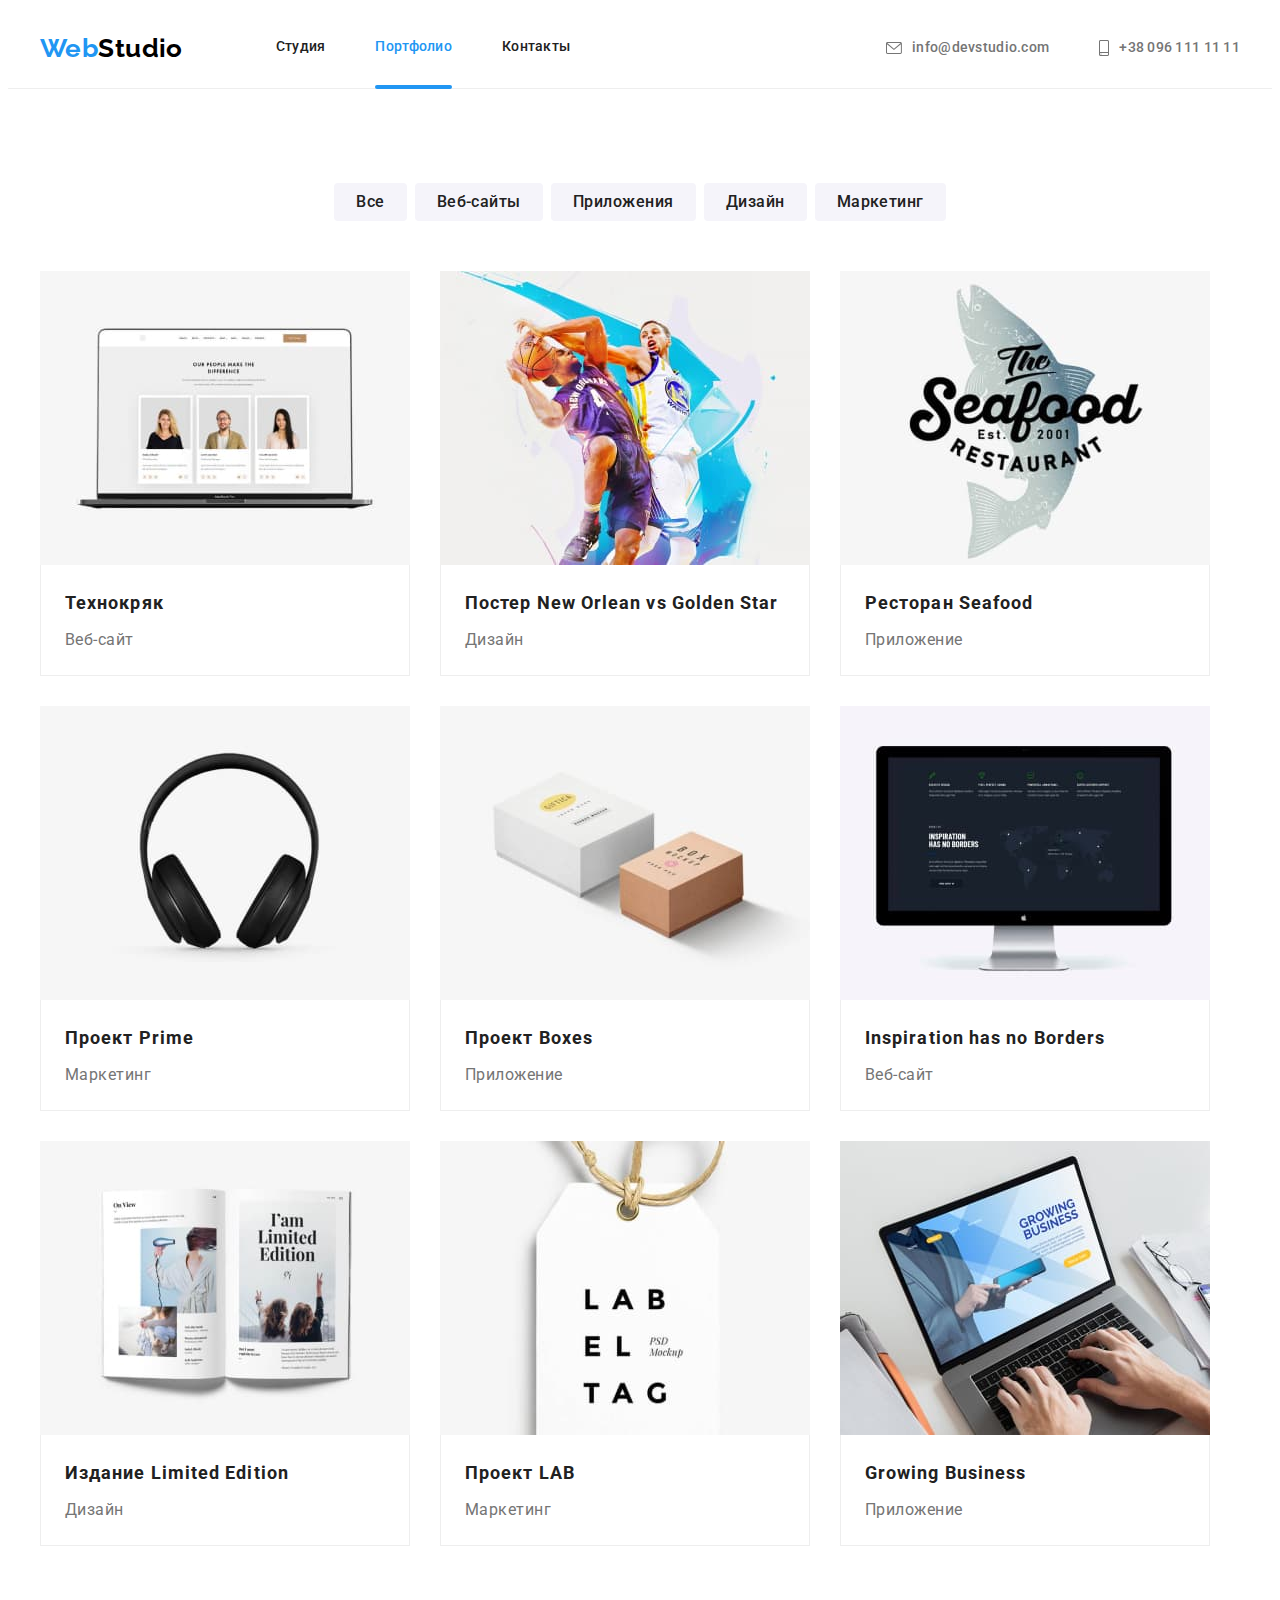
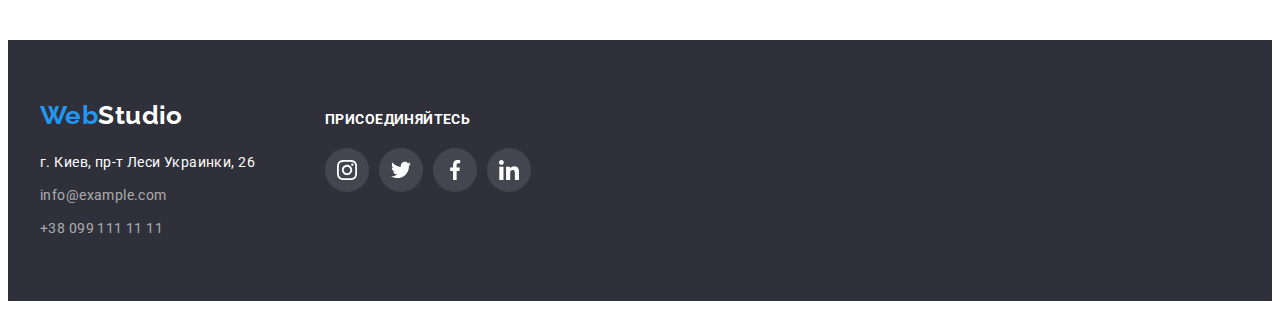
==== portfolio.html @ c8d968b9 "add hw5" ====
<!DOCTYPE html>
<html lang="en">
  <head>
    <meta charset="UTF-8" />
    <meta http-equiv="X-UA-Compatible" content="IE=edge" />
    <meta name="viewport" content="width=device-width, initial-scale=1.0" />
    <link rel="preconnect" href="https://fonts.googleapis.com" />
    <link rel="preconnect" href="https://fonts.gstatic.com" crossorigin />
    <link
      href="https://fonts.googleapis.com/css2?family=Raleway:wght@700&family=Roboto:wght@400;500;700;900&display=swap"
      rel="stylesheet"
    />
    <link
      rel="stylesheet"
      href="https://cdnjs.cloudflare.com/ajax/libs/modern-normalize/1.1.0/modern-normalize.min.css"
      integrity="sha512-wpPYUAdjBVSE4KJnH1VR1HeZfpl1ub8YT/NKx4PuQ5NmX2tKuGu6U/JRp5y+Y8XG2tV+wKQpNHVUX03MfMFn9Q=="
      crossorigin="anonymous"
      referrerpolicy="no-referrer"
    />
    <link rel="stylesheet" href="./css/styles.css" />
    <title>Portfolio</title>
  </head>
  <body>
    <header class="header">
      <div class="container">
        <nav class="header-nav">
          <a class="logo-header link" href=""><span class="logo-blue">Web</span>Studio</a>
          <ul class="header-list list">
            <li class="header-nav-item">
              <a class="link nav-link accent-link" href="./index.html">Студия</a>
            </li>
            <li class="header-nav-item">
              <a class="link nav-link accent-link current" href="./portfolio.html">Портфолио</a>
            </li>
            <li class="header-nav-item">
              <a class="link nav-link accent-link" href="">Контакты</a>
            </li>
          </ul>
        </nav>
        <ul class="header-list list">
          <li class="header-item">
            <a class="link nav-contacts accent-link" href="mailto:info@devstudio.com"
              ><svg class="header-item-icon" width="16" height="12">
                <use href="./images/icons.svg#icon-mail"></use>
              </svg>
              info@devstudio.com</a
            >
          </li>
          <li class="header-item">
            <a class="link nav-contacts accent-link" href="tel:+380961111111"
              ><svg class="header-item-icon" width="10" height="16">
                <use href="./images/icons.svg#icon-tel"></use>
              </svg>
              +38 096 111 11 11</a
            >
          </li>
        </ul>
      </div>
    </header>
    <main>
      <section class="catalog">
        <div class="container">
          <h1 class="visually-hidden">Каталог</h1>
          <ul class="list catalog-filter">
            <li class="filter-item"><button class="btn-filter" type="button">Все</button></li>
            <li class="filter-item"><button class="btn-filter" type="button">Веб-сайты</button></li>
            <li class="filter-item">
              <button class="btn-filter" type="button">Приложения</button>
            </li>
            <li class="filter-item"><button class="btn-filter" type="button">Дизайн</button></li>
            <li class="filter-item"><button class="btn-filter" type="button">Маркетинг</button></li>
          </ul>
          <ul class="list catalog-list">
            <li class="catalog-item">
              <a class="link catalog-item-link" href="">
                <div class="catalog-img-box">
                  <img
                    class="catalog-img"
                    src="./images/portfol1.jpg"
                    width="370"
                    alt="ноутбук с открытым сайтом"
                  />
                  <p class="catalog-item-hiddentext">
                    Ресурс предлагает комплексные предложения с разным уровнем функционала и
                    сервисов. Все это позволит посетителю получить исчерпывающие сведения  о
                    компании или частном лице.
                  </p>
                </div>

                <div class="catalog-content">
                  <h2 class="catalog-title">Технокряк</h2>
                  <p class="catalog-text">Веб-сайт</p>
                </div></a
              >
            </li>
            <li class="catalog-item">
              <a class="link catalog-item-link" href="">
                <div class="catalog-img-box">
                  <img
                    class="catalog-img"
                    src="./images/portfol2.jpg"
                    width="370"
                    alt="два баскетболиста"
                  />
                  <p class="catalog-item-hiddentext">
                    Ресурс предлагает комплексные предложения с разным уровнем функционала и
                    сервисов. Все это позволит посетителю получить исчерпывающие сведения  о
                    компании или частном лице.
                  </p>
                </div>
                <div class="catalog-content">
                  <h2 class="catalog-title">Постер New Orlean vs Golden Star</h2>
                  <p class="catalog-text">Дизайн</p>
                </div></a
              >
            </li>
            <li class="catalog-item">
              <a class="link catalog-item-link" href="">
                <div class="catalog-img-box">
                  <img
                    class="catalog-img"
                    src="./images/portfol3.jpg"
                    width="370"
                    alt="логотип ресторана"
                  />
                  <p class="catalog-item-hiddentext">
                    Ресурс предлагает комплексные предложения с разным уровнем функционала и
                    сервисов. Все это позволит посетителю получить исчерпывающие сведения  о
                    компании или частном лице.
                  </p>
                </div>
                <div class="catalog-content">
                  <h2 class="catalog-title">Ресторан Seafood</h2>
                  <p class="catalog-text">Приложение</p>
                </div></a
              >
            </li>
            <li class="catalog-item">
              <a class="link catalog-item-link" href="">
                <div class="catalog-img-box">
                  <img class="catalog-img" src="./images/portfol4.jpg" width="370" alt="наушники" />
                  <p class="catalog-item-hiddentext">
                    Ресурс предлагает комплексные предложения с разным уровнем функционала и
                    сервисов. Все это позволит посетителю получить исчерпывающие сведения  о
                    компании или частном лице.
                  </p>
                </div>
                <div class="catalog-content">
                  <h2 class="catalog-title">Проект Prime</h2>
                  <p class="catalog-text">Маркетинг</p>
                </div></a
              >
            </li>
            <li class="catalog-item">
              <a class="link catalog-item-link" href="">
                <div class="catalog-img-box">
                  <img
                    class="catalog-img"
                    src="./images/portfol5.jpg"
                    width="370"
                    alt="две коробки"
                  />
                  <p class="catalog-item-hiddentext">
                    Ресурс предлагает комплексные предложения с разным уровнем функционала и
                    сервисов. Все это позволит посетителю получить исчерпывающие сведения  о
                    компании или частном лице.
                  </p>
                </div>
                <div class="catalog-content">
                  <h2 class="catalog-title">Проект Boxes</h2>
                  <p class="catalog-text">Приложение</p>
                </div></a
              >
            </li>
            <li class="catalog-item">
              <a class="link catalog-item-link" href="">
                <div class="catalog-img-box">
                  <img
                    class="catalog-img"
                    src="./images/portfol6.jpg"
                    width="370"
                    alt="компьютер с открытым сайтом"
                  />
                  <p class="catalog-item-hiddentext">
                    Ресурс предлагает комплексные предложения с разным уровнем функционала и
                    сервисов. Все это позволит посетителю получить исчерпывающие сведения  о
                    компании или частном лице.
                  </p>
                </div>
                <div class="catalog-content">
                  <h2 class="catalog-title">Inspiration has no Borders</h2>
                  <p class="catalog-text">Веб-сайт</p>
                </div></a
              >
            </li>
            <li class="catalog-item">
              <a class="link catalog-item-link" href="">
                <div class="catalog-img-box">
                  <img
                    class="catalog-img"
                    src="./images/portfol7.jpg"
                    width="370"
                    alt="открытая книга"
                  />
                  <p class="catalog-item-hiddentext">
                    Ресурс предлагает комплексные предложения с разным уровнем функционала и
                    сервисов. Все это позволит посетителю получить исчерпывающие сведения  о
                    компании или частном лице.
                  </p>
                </div>
                <div class="catalog-content">
                  <h2 class="catalog-title">Издание Limited Edition</h2>
                  <p class="catalog-text">Дизайн</p>
                </div></a
              >
            </li>
            <li class="catalog-item">
              <a class="link catalog-item-link" href="">
                <div class="catalog-img-box">
                  <img
                    class="catalog-img"
                    src="./images/portfol8.jpg"
                    width="370"
                    alt="бирка с логотипом"
                  />
                  <p class="catalog-item-hiddentext">
                    Ресурс предлагает комплексные предложения с разным уровнем функционала и
                    сервисов. Все это позволит посетителю получить исчерпывающие сведения  о
                    компании или частном лице.
                  </p>
                </div>
                <div class="catalog-content">
                  <h2 class="catalog-title">Проект LAB</h2>
                  <p class="catalog-text">Маркетинг</p>
                </div></a
              >
            </li>
            <li class="catalog-item">
              <a class="link catalog-item-link" href="">
                <div class="catalog-img-box">
                  <img
                    class="catalog-img"
                    src="./images/portfol9.jpg"
                    width="370"
                    alt="ноутбук с открытым сайтом"
                  />
                  <p class="catalog-item-hiddentext">
                    Ресурс предлагает комплексные предложения с разным уровнем функционала и
                    сервисов. Все это позволит посетителю получить исчерпывающие сведения  о
                    компании или частном лице.
                  </p>
                </div>
                <div class="catalog-content">
                  <h2 class="catalog-title">Growing Business</h2>
                  <p class="catalog-text">Приложение</p>
                </div></a
              >
            </li>
          </ul>
        </div>
      </section>
    </main>
    <footer class="footer">
      <div class="container">
        <div class="footer-contacts">
          <a class="logo-footer link" href=""><span class="logo-blue">Web</span>Studio</a>
          <address class="contacts-address">
            <ul class="list">
              <li class="contacts-item">
                <a
                  class="address-text link accent-link"
                  href="https://goo.gl/maps/NeGJWpVzxQ52QUaZA"
                  target="_blank"
                  rel="noopener nofollow noreferrer"
                  >г. Киев, пр-т Леси Украинки, 26</a
                >
              </li>
              <li class="contacts-item">
                <a class="address-link link accent-link" href="mailto:info@example.com"
                  >info@example.com</a
                >
              </li>
              <li class="contacts-item">
                <a class="address-link link accent-link" href="tel:+380991111111"
                  >+38 099 111 11 11</a
                >
              </li>
            </ul>
          </address>
        </div>
        <div class="footer-socials">
          <p class="call-footer-socials">присоединяйтесь</p>
          <ul class="list footer-social-list">
            <li class="link footer-social-item">
              <a href="" class="footer-social-link">
                <svg class="footer-social-icon" width="20" height="20">
                  <use href="./images/icons.svg#icon-instagram"></use>
                </svg>
              </a>
            </li>
            <li class="link footer-social-item">
              <a href="" class="footer-social-link">
                <svg class="footer-social-icon" width="20" height="20">
                  <use href="./images/icons.svg#icon-twitter"></use>
                </svg>
              </a>
            </li>
            <li class="link footer-social-item">
              <a href="" class="footer-social-link">
                <svg class="footer-social-icon" width="20" height="20">
                  <use href="./images/icons.svg#icon-facebook"></use>
                </svg>
              </a>
            </li>
            <li class="link footer-social-item">
              <a href="" class="footer-social-link">
                <svg class="footer-social-icon" width="20" height="20">
                  <use href="./images/icons.svg#icon-linkedin"></use>
                </svg>
              </a>
            </li>
          </ul>
        </div>
      </div>
    </footer>
  </body>
</html>
---- css/styles.css ----
:root {
  --accent-color: #2196f3;
  --black-color: #212121;
  --superblack-color: #000000;
  --opacityblack-color: rgba(255, 255, 255, 0.6);
  --white-color: #ffffff;
  --grey-color: #757575;
  --lightgrey-color: #eeeeee;
  --grey-bg-color: #2f303a;
  --light-bg-color: #f5f4fa;
  --light-bg-color-hero: #c4c4c4;
  --btngrey-color: #f5f4fa;
  --backdrop-color: rgba(0, 0, 0, 0.2);
  --card-bg-color: rgba(33, 150, 243, 0.9);
  --cubic: cubic-bezier(0.4, 0, 0.2, 1);
}

h1,
h2,
h3,
h4,
h5,
h6,
p {
  margin: 0;
}

img {
  display: block;
}

.container {
  width: 1200px;
  margin: 0 auto;
  padding-left: 15px;
  padding-right: 15px;
  /* outline: 1px solid red; */
}

body {
  font-family: 'Roboto', sans-serif;
  color: var(--black-color);
  background-color: var(--white-color);
  font-size: 14px;
  letter-spacing: 0.03em;
}

.link {
  text-decoration: none;
}
.list {
  list-style: none;
  padding-left: 0;
  margin: 0;
}

.title {
  font-weight: 700;
  font-size: 36px;
  line-height: 1.16;
  text-align: center;
}

.visually-hidden {
  position: absolute;
  white-space: nowrap;
  width: 1px;
  height: 1px;
  overflow: hidden;
  border: 0;
  padding: 0;
  clip: rect(0 0 0 0);
  clip-path: inset(50%);
  margin: -1px;
}

/* ---------HEADER----------- */

.header {
  border-bottom: 1px solid var(--lightgrey-color);
}

.header .container {
  display: flex;
}

.header .container > * {
  align-items: center;
}

.header-nav {
  display: flex;
}

.header-list {
  display: flex;
  margin-left: auto;
}

.logo-header {
  font-family: 'Raleway';
  font-weight: 700;
  font-size: 26px;
  line-height: 1.19;
  color: var(--superblack-color);
  margin-right: 93px;
}

.logo-blue {
  color: var(--accent-color);
}

.nav-item {
  font-weight: 500;
  line-height: 16px;
  letter-spacing: 0.02em;
  color: var(--black-color);
}

.header-nav-item:not(:last-child) {
  margin-right: 50px;
}

.nav-link {
  font-weight: 500;
  line-height: 1.14;
  letter-spacing: 0.02em;
  color: var(--black-color);
  padding-top: 32px;
  padding-bottom: 32px;
}

.nav-contacts {
  font-weight: 500;
  line-height: 1.14;
  letter-spacing: 0.02em;
  color: var(--grey-color);
  padding-top: 32px;
  padding-bottom: 32px;
  display: flex;
  align-items: center;
}

.nav-link.current {
  color: var(--accent-color);
}

.header-item + .header-item {
  margin-left: 50px;
}

.current::after {
  position: relative;
  bottom: -31px;
  right: 0;
  display: block;
  content: '';
  width: 100%;
  height: 4px;
  border-radius: 2px;
  background-color: var(--accent-color);
}

.header-item-icon {
  margin-right: 10px;
  fill: currentColor;
}

.accent-link {
  transition: color 250ms var(--cubic);
}

.accent-link:hover,
.accent-link:focus {
  color: var(--accent-color);
}

/* ------HERO-------- */

.hero {
  background-color: var(--light-bg-color-hero);
  background-image: linear-gradient(rgba(47, 48, 58, 0.4), rgba(47, 48, 58, 0.4)),
    url(../images/hero-bg.jpg);
  background-repeat: no-repeat;
  background-size: cover;
  background-position: center;
  max-width: 1600px;
  height: 600px;
  padding-top: 200px;
  padding-bottom: 200px;
  margin: 0 auto;
}

.hero-title {
  font-weight: 900;
  font-size: 44px;
  line-height: 1.36;
  text-align: center;
  letter-spacing: 0.06em;
  text-transform: uppercase;
  color: var(--white-color);
  margin-bottom: 30px;
}

.btn-order {
  cursor: pointer;
  font-family: inherit;
  font-weight: 700;
  font-size: 16px;
  line-height: 1.88;
  align-items: center;
  text-align: center;
  letter-spacing: 0.06em;
  color: var(--white-color);
  background-color: var(--accent-color);
  display: block;
  margin: 0 auto;
  padding: 10px 32px;
  border-radius: 4px;
  border: none;
  transition: background-color 250ms var(--cubic);
}

.btn-order:hover,
.btn-order:focus {
  background-color: #188ce8;
}

/* ------BENEFITS-------- */

.benefits {
  padding-top: 94px;
  padding-bottom: 94px;
}

.benefits-item {
  width: 270px;
  /* height: 101px; */
}

.benefits-item-plate {
  width: 270px;
  height: 120px;
  background-color: var(--light-bg-color);
  border-radius: 4px;
  margin-bottom: 30px;
  display: flex;
  align-items: center;
  justify-content: center;
}

.benefits-item:not(:first-child) {
  margin-left: 30px;
}

.benefits-list {
  display: flex;
}

.benefits-title {
  line-height: 1.14;
  font-size: 14px;
  text-transform: uppercase;
  margin-bottom: 10px;
}

.benefits-text {
  line-height: 1.71;
  color: var(--grey-color);
}

/* ---------SERVICES---------- */

.services {
  padding-bottom: 94px;
}

.services-list {
  display: flex;
}

.services-title {
  margin-bottom: 50px;
}

.services-item:not(:first-child) {
  margin-left: 30px;
}

.services-item {
  position: relative;
}

.services-item-text {
  width: 100%;
  height: 70px;
  display: flex;
  align-items: center;
  justify-content: center;
  /* padding-top: 27px;
  padding-bottom: 27px; */
  font-weight: 700;
  line-height: 1.14;
  text-align: center;
  letter-spacing: 0.03em;
  text-transform: uppercase;

  color: #ffffff;

  position: absolute;
  background-color: rgba(47, 48, 58, 0.8);
  left: 0;
  bottom: 0;
}

/* -----------TEAM------------ */

.team {
  background-color: var(--light-bg-color);
  padding-top: 94px;
  padding-bottom: 94px;
}

.team-list {
  display: flex;
  justify-content: space-around;
}

.team-title {
  margin-bottom: 50px;
}

.card {
  background-color: var(--white-color);
  width: 270px;
  box-shadow: 0px 1px 3px rgba(0, 0, 0, 0.12), 0px 1px 1px rgba(0, 0, 0, 0.14),
    0px 2px 1px rgba(0, 0, 0, 0.2);
  border-radius: 0px 0px 4px 4px;
}

.card:not(:first-child) {
  margin-left: 30px;
}

.team-text {
  padding-top: 30px;
  padding-bottom: 30px;
}

.team-name {
  font-weight: 500;
  font-size: 16px;
  line-height: 1.18;
  text-align: center;
  margin-bottom: 10px;
}

.team-position {
  font-size: 16px;
  line-height: 1.18;
  text-align: center;
  color: var(--grey-color);
  margin-bottom: 16px;
}

.team-social-list {
  display: flex;
  justify-content: center;
}

.team-social-item {
  width: 44px;
  height: 44px;
}

.team-social-item:not(:first-child) {
  margin-left: 10px;
}

.team-social-link {
  width: 100%;
  height: 100%;
  border-radius: 50%;
  display: flex;
  justify-content: center;
  align-items: center;
  fill: #afb1b8;
  background-color: transparent;
  transition: fill 250ms var(--cubic), background-color 250ms var(--cubic);
}

.team-social-link:hover,
.team-social-link:focus {
  background-color: var(--accent-color);
  fill: var(--white-color);
}

/* ----------CLIENTS------------ */

.clients-list {
  display: flex;
  margin-top: 50px;
}

.clients-item {
  width: 170px;
  height: 92px;
}

.clients-item:not(:first-child) {
  margin-left: 30px;
}

.clients-link {
  display: flex;
  align-items: center;
  justify-content: center;
  width: 100%;
  height: 100%;
  border: 1px solid #afb1b8;
  border-radius: 4px;
  color: #afb1b8;
  transition: color 250ms var(--cubic), border-color 250ms var(--cubic);
}

.clients-icon {
  fill: currentColor;
}

.clients-link:hover,
.clients-link:focus {
  color: var(--accent-color);
  border-color: var(--accent-color);
}

.clients {
  padding-top: 94px;
  padding-bottom: 94px;
}

/* ------PORTFOLIO-PAGE--------- */
/* ------CATALOG-FILTER-------- */

.btn-filter {
  cursor: pointer;
  font-family: inherit;
  font-weight: 500;
  font-size: 16px;
  line-height: 1.62;
  letter-spacing: 0.03em;
  text-align: center;
  color: var(--black-color);
  background-color: var(--btngrey-color);
  padding: 6px 22px;
  border: none;
  border-radius: 4px;
  transition: color 250ms var(--cubic), background-color 250ms var(--cubic),
    box-shadow 250ms var(--cubic);
}

.filter-item:not(:first-child) {
  margin-left: 8px;
}

.btn-filter:hover,
.btn-filter:focus {
  color: var(--white-color);
  background-color: var(--accent-color);
  box-shadow: 0px 3px 1px rgba(0, 0, 0, 0.1), 0px 1px 2px rgba(0, 0, 0, 0.08),
    0px 2px 2px rgba(0, 0, 0, 0.12);
}

/* ----------CATALOG------------ */

.catalog {
  padding-top: 94px;
  padding-bottom: 94px;
}

.catalog-filter {
  margin-bottom: 50px;
  display: flex;
  justify-content: center;
}

.catalog-list {
  display: flex;
  flex-wrap: wrap;
  margin-top: -30px;
  margin-left: -30px;
}

.catalog-item {
  margin-left: 30px;
  margin-top: 30px;
}

.catalog-item-link {
  display: block;
  transition: box-shadow 250ms var(--cubic);
}

.catalog-item-link:hover,
.catalog-item-link:focus {
  box-shadow: 0px 1px 1px rgba(0, 0, 0, 0.12), 0px 4px 4px rgba(0, 0, 0, 0.06),
    1px 4px 6px rgba(0, 0, 0, 0.16);
}

.catalog-item-link:hover .catalog-item-hiddentext {
  transform: translateY(0);
}

.catalog-item-link:focus .catalog-item-hiddentext {
  transform: translateY(0);
}

.catalog-img-box {
  /* display: block;
  width: 100%;
  height: 100%; */
  position: relative;
  overflow: hidden;
}

.catalog-item-hiddentext {
  position: absolute;
  top: 0;

  font-size: 18px;
  line-height: 1.56;
  padding: 63px 24px;
  letter-spacing: 0.03em;
  color: var(--white-color);
  background-color: var(--card-bg-color);

  transform: translateY(100%);
  transition: transform 250ms var(--cubic);
}

.catalog-content {
  padding-top: 20px;
  padding-bottom: 20px;
  padding-left: 24px;
  padding-right: 24px;
  border: 1px solid var(--lightgrey-color);
  border-top: none;
}

.catalog-title {
  font-weight: 700;
  font-size: 18px;
  line-height: 2;
  letter-spacing: 0.06em;
  color: var(--black-color);
  /* margin-top: 20px; */
  margin-bottom: 4px;
}

.catalog-text {
  font-size: 16px;
  line-height: 1.88;
  letter-spacing: 0.03em;
  color: var(--grey-color);
}

/* ------FOOTER-------- */

.footer {
  background-color: var(--grey-bg-color);
  padding-top: 60px;
  padding-bottom: 60px;
}

.footer .container {
  display: flex;
  align-items: baseline;
}

.logo-footer {
  font-family: 'Raleway';
  font-weight: 700;
  font-size: 26px;
  line-height: 1.19;
  color: var(--white-color);
  display: block;
  margin-bottom: 20px;
}

.contacts-item:not(:last-child) {
  margin-bottom: 9px;
}

.contacts-address {
  font-style: normal;
}

.address-text {
  line-height: 1.71;
  color: var(--white-color);
}

.address-link {
  line-height: 1.71;
  color: var(--opacityblack-color);
}

.footer-socials {
  margin-left: 70px;
}

.call-footer-socials {
  font-family: 'Roboto';
  font-weight: 700;
  line-height: 1.14;
  text-transform: uppercase;
  color: var(--white-color);
}

.footer-social-list {
  display: flex;
  align-items: center;
  justify-content: center;
  margin-top: 20px;
}

.footer-social-item {
  width: 44px;
  height: 44px;
}

.footer-social-item:not(:first-child) {
  margin-left: 10px;
}

.footer-social-link {
  display: flex;
  justify-content: center;
  align-items: center;
  width: 100%;
  height: 100%;
  border-radius: 50%;
  background-color: rgba(255, 255, 255, 0.1);
  fill: var(--white-color);
  transition: background-color 250ms var(--cubic);
}

.footer-social-link:hover,
.footer-social-link:focus {
  background-color: var(--accent-color);
}

.backdrop {
  width: 100%;
  height: 100%;
  background-color: var(--backdrop-color);
  position: fixed;
  left: 0;
  top: 0;
  transition: opacity 250ms, visibility 250ms;
}

.is-hidden {
  visibility: hidden;
  opacity: 0;
  pointer-events: none;
}

.backdrop.is-hidden .modal {
  transform: translate(-50%, -50%) scale(1.2);
}

.modal {
  width: 528px;
  height: 581px;
  background-color: var(--white-color);
  border-radius: 4px;

  position: absolute;
  top: 50%;
  left: 50%;
  transform: translate(-50%, -50%) scale(1);
  transition: transform 250ms;
}

.btn-modal-close {
  display: flex;
  justify-content: center;
  align-items: center;
  cursor: pointer;

  width: 30px;
  height: 30px;
  border: 1px solid rgba(0, 0, 0, 0.1);
  background-color: transparent;
  border-radius: 50%;

  position: absolute;
  top: 8px;
  right: 8px;
}
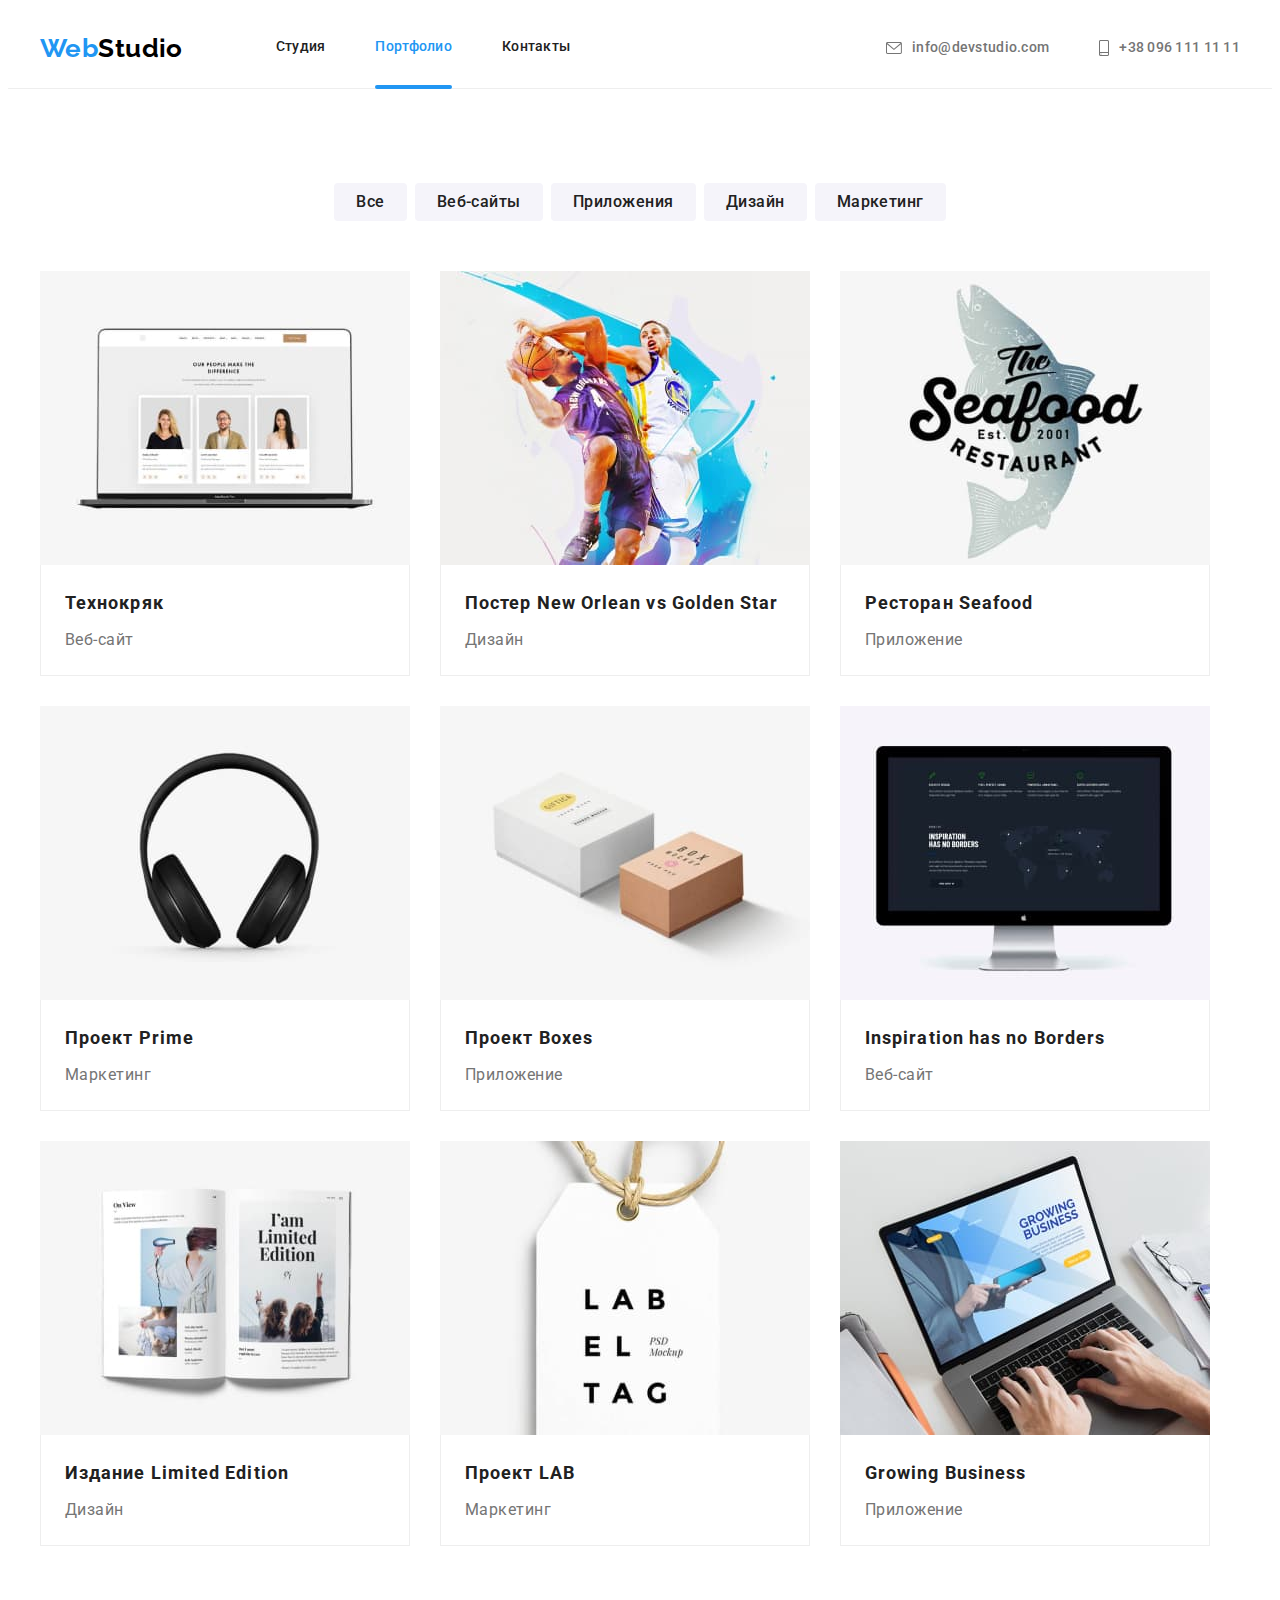
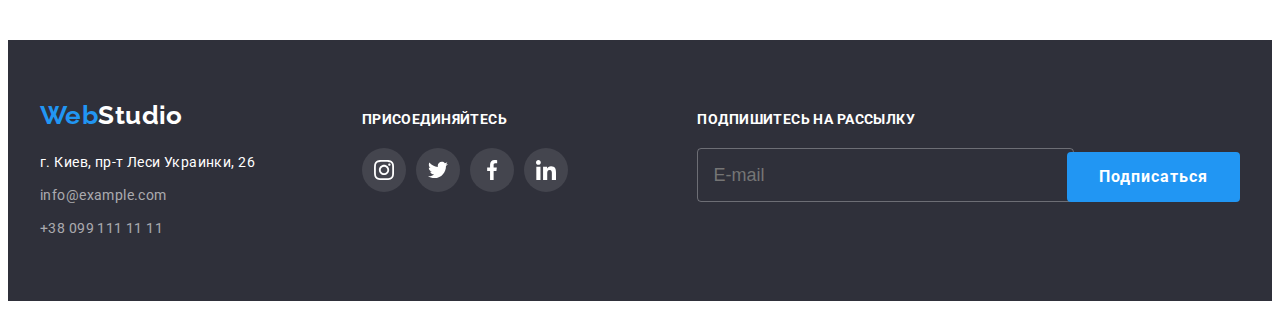
==== commit c9c9b2f2: "final" ====
--- a/portfolio.html
+++ b/portfolio.html
@@ -330,6 +330,15 @@
             </li>
           </ul>
         </div>
+        <form>
+          <div class="footer-sign">
+            <div class="footer-sign-form">
+              <label for="sign">Подпишитесь на рассылку</label>
+              <input type="email" name="sign-up-email" id="sign" placeholder="E-mail" />
+            </div>
+            <button type="submit" class="btn-sign">Подписаться</button>
+          </div>
+        </form>
       </div>
     </footer>
   </body>
--- a/css/styles.css
+++ b/css/styles.css
@@ -574,6 +574,7 @@
 .footer .container {
   display: flex;
   align-items: baseline;
+  justify-content: space-between;
 }
 
 .logo-footer {
@@ -647,6 +648,65 @@
 .footer-social-link:hover,
 .footer-social-link:focus {
   background-color: var(--accent-color);
+}
+
+.footer-sign {
+  display: flex;
+  align-items: flex-end;
+}
+
+.footer-sign-form label {
+  font-weight: 700;
+  line-height: 1.14;
+  text-transform: uppercase;
+  color: var(--white-color);
+  margin-bottom: 20px;
+}
+
+.footer-sign-form {
+  width: 358px;
+  margin-left: 93px;
+  margin-right: 12px;
+}
+
+.footer-sign-form input {
+  width: 100%;
+  height: 50px;
+  border: 1px solid rgba(255, 255, 255, 0.3);
+  border-radius: 4px;
+  background-color: transparent;
+  padding-left: 15px;
+  font-size: 18px;
+  color: var(--white-color);
+  outline: none;
+  transition: border-color 250ms var(--cubic);
+}
+
+.footer-sign-form {
+  display: flex;
+  flex-direction: column;
+}
+
+.footer-sign-form input:focus {
+  border-color: var(--accent-color);
+}
+
+.btn-sign {
+  cursor: pointer;
+  height: 50px;
+  font-family: inherit;
+  font-weight: 700;
+  font-size: 16px;
+  line-height: 1.88;
+  align-items: center;
+  text-align: center;
+  letter-spacing: 0.06em;
+  color: var(--white-color);
+  background-color: var(--accent-color);
+  margin: 0 auto;
+  padding: 10px 32px;
+  border-radius: 4px;
+  border: none;
 }
 
 .backdrop {
@@ -674,6 +734,7 @@
   height: 581px;
   background-color: var(--white-color);
   border-radius: 4px;
+  padding: 40px;
 
   position: absolute;
   top: 50%;
@@ -682,6 +743,148 @@
   transition: transform 250ms;
 }
 
+.modal-title {
+  font-weight: 700;
+  font-size: 20px;
+  line-height: 23px;
+  text-align: center;
+  letter-spacing: 0.03em;
+  color: #212121;
+  margin-bottom: 12px;
+}
+
+.modal-item {
+  display: flex;
+  flex-direction: column;
+}
+
+.modal-item label {
+  font-size: 12px;
+  line-height: 1.16;
+  letter-spacing: 0.01em;
+  color: var(--grey-color);
+  margin-bottom: 4px;
+}
+
+.modal-item input {
+  width: 448px;
+  height: 40px;
+  padding-left: 42px;
+  font-size: 16px;
+  border: 1px solid rgba(33, 33, 33, 0.2);
+  border-radius: 4px;
+  outline: none;
+  transition: border-color 250ms var(--cubic);
+  cursor: pointer;
+}
+
+.modal-item input:focus {
+  border-color: var(--accent-color);
+}
+
+.modal-item input:focus + svg {
+  fill: var(--accent-color);
+}
+
+.modal-input-box {
+  position: relative;
+  margin-bottom: 10px;
+}
+
+.modal-icon {
+  position: absolute;
+  top: 50%;
+  left: 12px;
+  transform: translateY(-50%);
+  transition: fill 250ms var(--cubic);
+}
+
+.modal-item textarea {
+  height: 120px;
+  padding: 12px 16px;
+  font-size: 16px;
+  border: 1px solid rgba(33, 33, 33, 0.2);
+  border-radius: 4px;
+  margin-bottom: 20px;
+  resize: none;
+  outline: none;
+  transition: border-color 250ms var(--cubic);
+  cursor: pointer;
+}
+
+.modal-item textarea::placeholder {
+  font-size: 14px;
+  line-height: 1.14;
+  letter-spacing: 0.01em;
+  color: rgba(117, 117, 117, 0.5);
+}
+
+.modal-item textarea:focus {
+  border-color: var(--accent-color);
+}
+
+/* -------------CHECKBOX-------------- */
+
+.check-box {
+  width: 16px;
+  height: 15px;
+  border: 2px solid var(--black-color);
+  border-radius: 3px;
+  margin-right: 7px;
+  display: flex;
+  align-items: center;
+  justify-content: center;
+  fill: var(--white-color);
+  transition: border-color 250ms var(--cubic), background-color 250ms var(--cubic);
+}
+
+.check-text {
+  line-height: 1.71;
+  letter-spacing: 0.03em;
+  color: var(--grey-color);
+  display: flex;
+  align-items: center;
+  justify-content: center;
+  margin-bottom: 30px;
+}
+
+.privacy-link {
+  color: var(--accent-color);
+  margin-left: 5px;
+}
+
+.checkin:checked + .check-text span {
+  background-color: #188ce8;
+  border-color: transparent;
+}
+
+/* -------------MODAL-BTN-------------- */
+.btn-modal-submit {
+  cursor: pointer;
+  height: 50px;
+  font-family: inherit;
+  font-weight: 700;
+  font-size: 16px;
+  line-height: 1.88;
+  align-items: center;
+  text-align: center;
+  letter-spacing: 0.06em;
+  color: var(--white-color);
+  background-color: var(--accent-color);
+  display: block;
+  margin: 0 auto;
+  padding: 10px 32px;
+  border-radius: 4px;
+  border: none;
+  box-shadow: 0px 4px 4px rgba(0, 0, 0, 0.25);
+  transition: background-color 250ms var(--cubic);
+}
+
+.btn-modal-submit:hover,
+.btn-modal-submit:focus {
+  background-color: #188ce8;
+}
+
 .btn-modal-close {
   display: flex;
   justify-content: center;
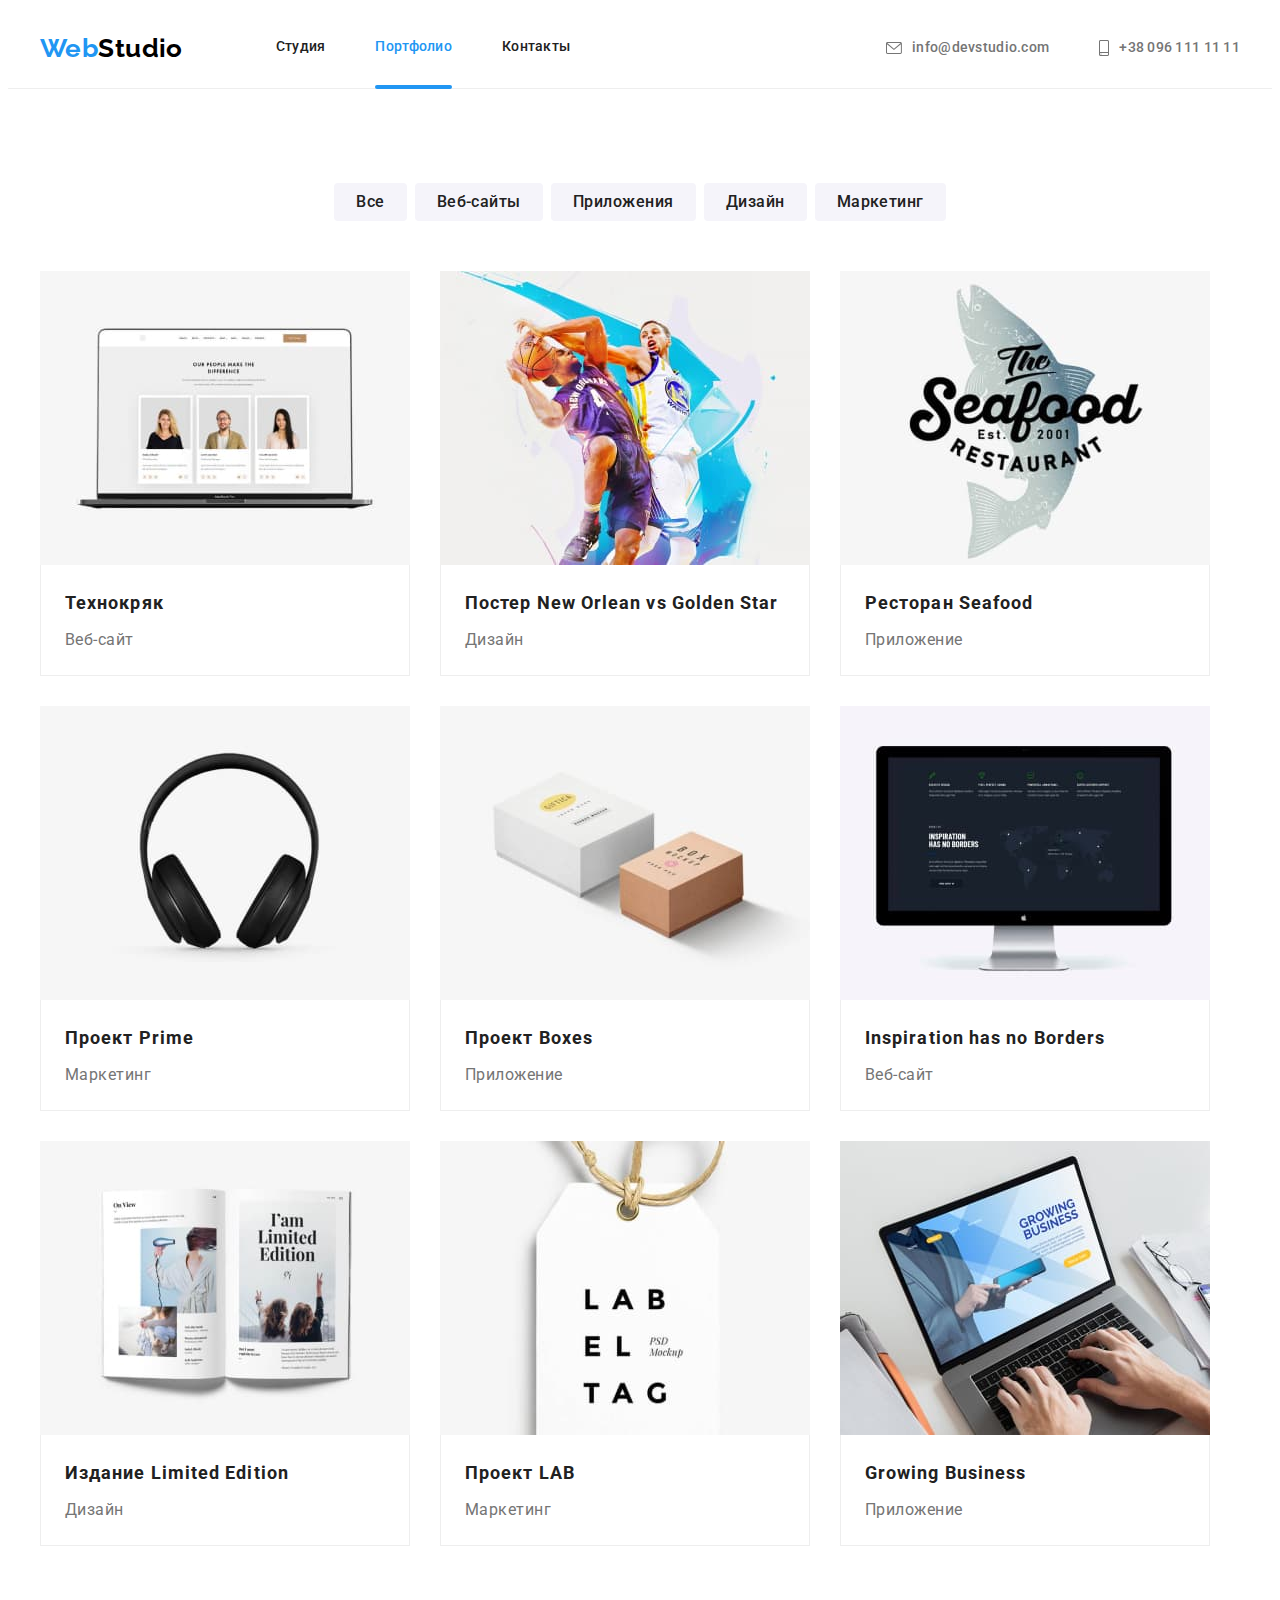
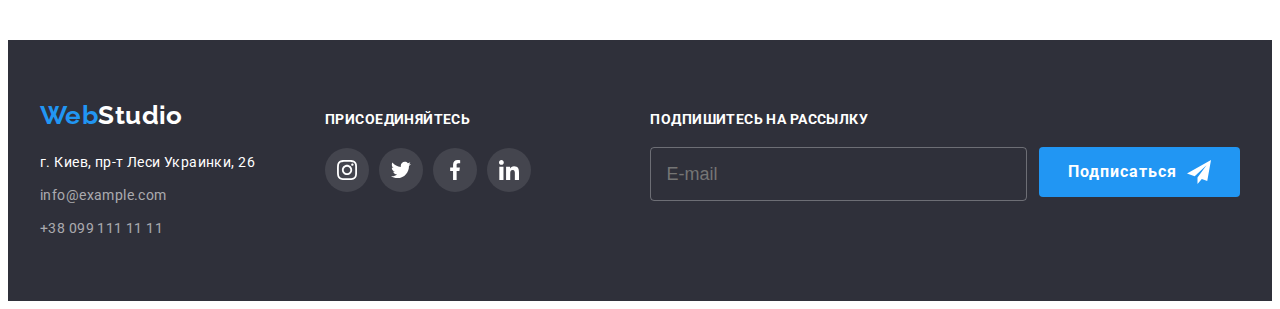
==== commit 5c5db051: "add required" ====
--- a/portfolio.html
+++ b/portfolio.html
@@ -82,9 +82,8 @@
                   />
                   <p class="catalog-item-hiddentext">
                     Ресурс предлагает комплексные предложения с разным уровнем функционала и
-                    сервисов. Все это позволит посетителю получить исчерпывающие сведения  -о
-                    компании или частном лице.
+                    сервисов. Все это позволит посетителю получить исчерпывающие сведения о компании
+                    или частном лице.
                   </p>
                 </div>
 
@@ -105,9 +104,8 @@
                   />
                   <p class="catalog-item-hiddentext">
                     Ресурс предлагает комплексные предложения с разным уровнем функционала и
-                    сервисов. Все это позволит посетителю получить исчерпывающие сведения  -о
-                    компании или частном лице.
+                    сервисов. Все это позволит посетителю получить исчерпывающие сведения о компании
+                    или частном лице.
                   </p>
                 </div>
                 <div class="catalog-content">
@@ -127,9 +125,8 @@
                   />
                   <p class="catalog-item-hiddentext">
                     Ресурс предлагает комплексные предложения с разным уровнем функционала и
-                    сервисов. Все это позволит посетителю получить исчерпывающие сведения  -о
-                    компании или частном лице.
+                    сервисов. Все это позволит посетителю получить исчерпывающие сведения о компании
+                    или частном лице.
                   </p>
                 </div>
                 <div class="catalog-content">
@@ -144,9 +141,8 @@
                   <img class="catalog-img" src="./images/portfol4.jpg" width="370" alt="наушники" />
                   <p class="catalog-item-hiddentext">
                     Ресурс предлагает комплексные предложения с разным уровнем функционала и
-                    сервисов. Все это позволит посетителю получить исчерпывающие сведения  -о
-                    компании или частном лице.
+                    сервисов. Все это позволит посетителю получить исчерпывающие сведения о компании
+                    или частном лице.
                   </p>
                 </div>
                 <div class="catalog-content">
@@ -166,9 +162,8 @@
                   />
                   <p class="catalog-item-hiddentext">
                     Ресурс предлагает комплексные предложения с разным уровнем функционала и
-                    сервисов. Все это позволит посетителю получить исчерпывающие сведения  -о
-                    компании или частном лице.
+                    сервисов. Все это позволит посетителю получить исчерпывающие сведения о компании
+                    или частном лице.
                   </p>
                 </div>
                 <div class="catalog-content">
@@ -188,9 +183,8 @@
                   />
                   <p class="catalog-item-hiddentext">
                     Ресурс предлагает комплексные предложения с разным уровнем функционала и
-                    сервисов. Все это позволит посетителю получить исчерпывающие сведения  -о
-                    компании или частном лице.
+                    сервисов. Все это позволит посетителю получить исчерпывающие сведения о компании
+                    или частном лице.
                   </p>
                 </div>
                 <div class="catalog-content">
@@ -210,9 +204,8 @@
                   />
                   <p class="catalog-item-hiddentext">
                     Ресурс предлагает комплексные предложения с разным уровнем функционала и
-                    сервисов. Все это позволит посетителю получить исчерпывающие сведения  -о
-                    компании или частном лице.
+                    сервисов. Все это позволит посетителю получить исчерпывающие сведения о компании
+                    или частном лице.
                   </p>
                 </div>
                 <div class="catalog-content">
@@ -232,9 +225,8 @@
                   />
                   <p class="catalog-item-hiddentext">
                     Ресурс предлагает комплексные предложения с разным уровнем функционала и
-                    сервисов. Все это позволит посетителю получить исчерпывающие сведения  -о
-                    компании или частном лице.
+                    сервисов. Все это позволит посетителю получить исчерпывающие сведения о компании
+                    или частном лице.
                   </p>
                 </div>
                 <div class="catalog-content">
@@ -254,9 +246,8 @@
                   />
                   <p class="catalog-item-hiddentext">
                     Ресурс предлагает комплексные предложения с разным уровнем функционала и
-                    сервисов. Все это позволит посетителю получить исчерпывающие сведения  -о
-                    компании или частном лице.
+                    сервисов. Все это позволит посетителю получить исчерпывающие сведения о компании
+                    или частном лице.
                   </p>
                 </div>
                 <div class="catalog-content">
@@ -330,15 +321,25 @@
             </li>
           </ul>
         </div>
-        <form>
-          <div class="footer-sign">
-            <div class="footer-sign-form">
-              <label for="sign">Подпишитесь на рассылку</label>
-              <input type="email" name="sign-up-email" id="sign" placeholder="E-mail" />
-            </div>
-            <button type="submit" class="btn-sign">Подписаться</button>
-          </div>
-        </form>
+        <div class="footer-sign">
+          <p class="footer-sign-call">Подпишитесь на рассылку</p>
+          <form>
+            <input
+              class="footer-sign-input"
+              type="email"
+              name="sign-up-email"
+              id="sign"
+              placeholder="E-mail"
+              required
+            />
+            <button type="submit" class="btn-sign">
+              Подписаться
+              <svg class="btn-sign-icon" width="24" height="24">
+                <use href="./images/icons.svg#icon-send"></use>
+              </svg>
+            </button>
+          </form>
+        </div>
       </div>
     </footer>
   </body>
--- a/css/styles.css
+++ b/css/styles.css
@@ -574,7 +574,6 @@
 .footer .container {
   display: flex;
   align-items: baseline;
-  justify-content: space-between;
 }
 
 .logo-footer {
@@ -651,26 +650,21 @@
 }
 
 .footer-sign {
-  display: flex;
-  align-items: flex-end;
-}
-
-.footer-sign-form label {
-  font-weight: 700;
-  line-height: 1.14;
+  margin-left: auto;
+}
+
+.footer-sign-call {
+  font-weight: 700;
+  font-size: 14px;
+  line-height: 16px;
+  letter-spacing: 0.03em;
   text-transform: uppercase;
   color: var(--white-color);
   margin-bottom: 20px;
 }
 
-.footer-sign-form {
+.footer-sign-input {
   width: 358px;
-  margin-left: 93px;
-  margin-right: 12px;
-}
-
-.footer-sign-form input {
-  width: 100%;
   height: 50px;
   border: 1px solid rgba(255, 255, 255, 0.3);
   border-radius: 4px;
@@ -682,13 +676,13 @@
   transition: border-color 250ms var(--cubic);
 }
 
-.footer-sign-form {
-  display: flex;
-  flex-direction: column;
-}
-
-.footer-sign-form input:focus {
+.footer-sign-input:focus,
+.footer-sign-input:hover {
   border-color: var(--accent-color);
+}
+
+.footer-sign form {
+  display: flex;
 }
 
 .btn-sign {
@@ -703,11 +697,27 @@
   letter-spacing: 0.06em;
   color: var(--white-color);
   background-color: var(--accent-color);
-  margin: 0 auto;
-  padding: 10px 32px;
+  margin-left: 12px;
+  padding: 10px 29px;
   border-radius: 4px;
   border: none;
-}
+
+  display: flex;
+
+  transition: background-color 250ms var(--cubic);
+}
+
+.btn-sign-icon {
+  margin-left: 10px;
+  fill: var(--white-color);
+}
+
+.btn-sign:hover,
+.btn-sign:focus {
+  background-color: #188ce8;
+}
+
+/* -------------MODAL, BACKDROP-------------- */
 
 .backdrop {
   width: 100%;
@@ -756,6 +766,11 @@
 .modal-item {
   display: flex;
   flex-direction: column;
+  margin-bottom: 10px;
+}
+
+.modal-item:nth-child(5) {
+  margin-bottom: 20px;
 }
 
 .modal-item label {
@@ -778,17 +793,18 @@
   cursor: pointer;
 }
 
-.modal-item input:focus {
+.modal-item input:focus,
+.modal-item input:hover {
   border-color: var(--accent-color);
 }
 
-.modal-item input:focus + svg {
+.modal-item input:focus + svg,
+.modal-item input:hover + svg {
   fill: var(--accent-color);
 }
 
 .modal-input-box {
   position: relative;
-  margin-bottom: 10px;
 }
 
 .modal-icon {
@@ -819,8 +835,13 @@
   color: rgba(117, 117, 117, 0.5);
 }
 
-.modal-item textarea:focus {
+.modal-item textarea:focus,
+.modal-item textarea:hover {
   border-color: var(--accent-color);
+}
+
+.privacy {
+  margin-bottom: 30px;
 }
 
 /* -------------CHECKBOX-------------- */
@@ -845,7 +866,6 @@
   display: flex;
   align-items: center;
   justify-content: center;
-  margin-bottom: 30px;
 }
 
 .privacy-link {
@@ -861,7 +881,6 @@
 /* -------------MODAL-BTN-------------- */
 .btn-modal-submit {
   cursor: pointer;
-  height: 50px;
   font-family: inherit;
   font-weight: 700;
   font-size: 16px;
@@ -873,7 +892,7 @@
   background-color: var(--accent-color);
   display: block;
   margin: 0 auto;
-  padding: 10px 32px;
+  padding: 10px 55px;
   border-radius: 4px;
   border: none;
   box-shadow: 0px 4px 4px rgba(0, 0, 0, 0.25);
@@ -900,4 +919,11 @@
   position: absolute;
   top: 8px;
   right: 8px;
-}
+
+  transition: fill 250ms var(--cubic);
+}
+
+.btn-modal-close:hover,
+.btn-modal-close:focus {
+  fill: var(--accent-color);
+}
